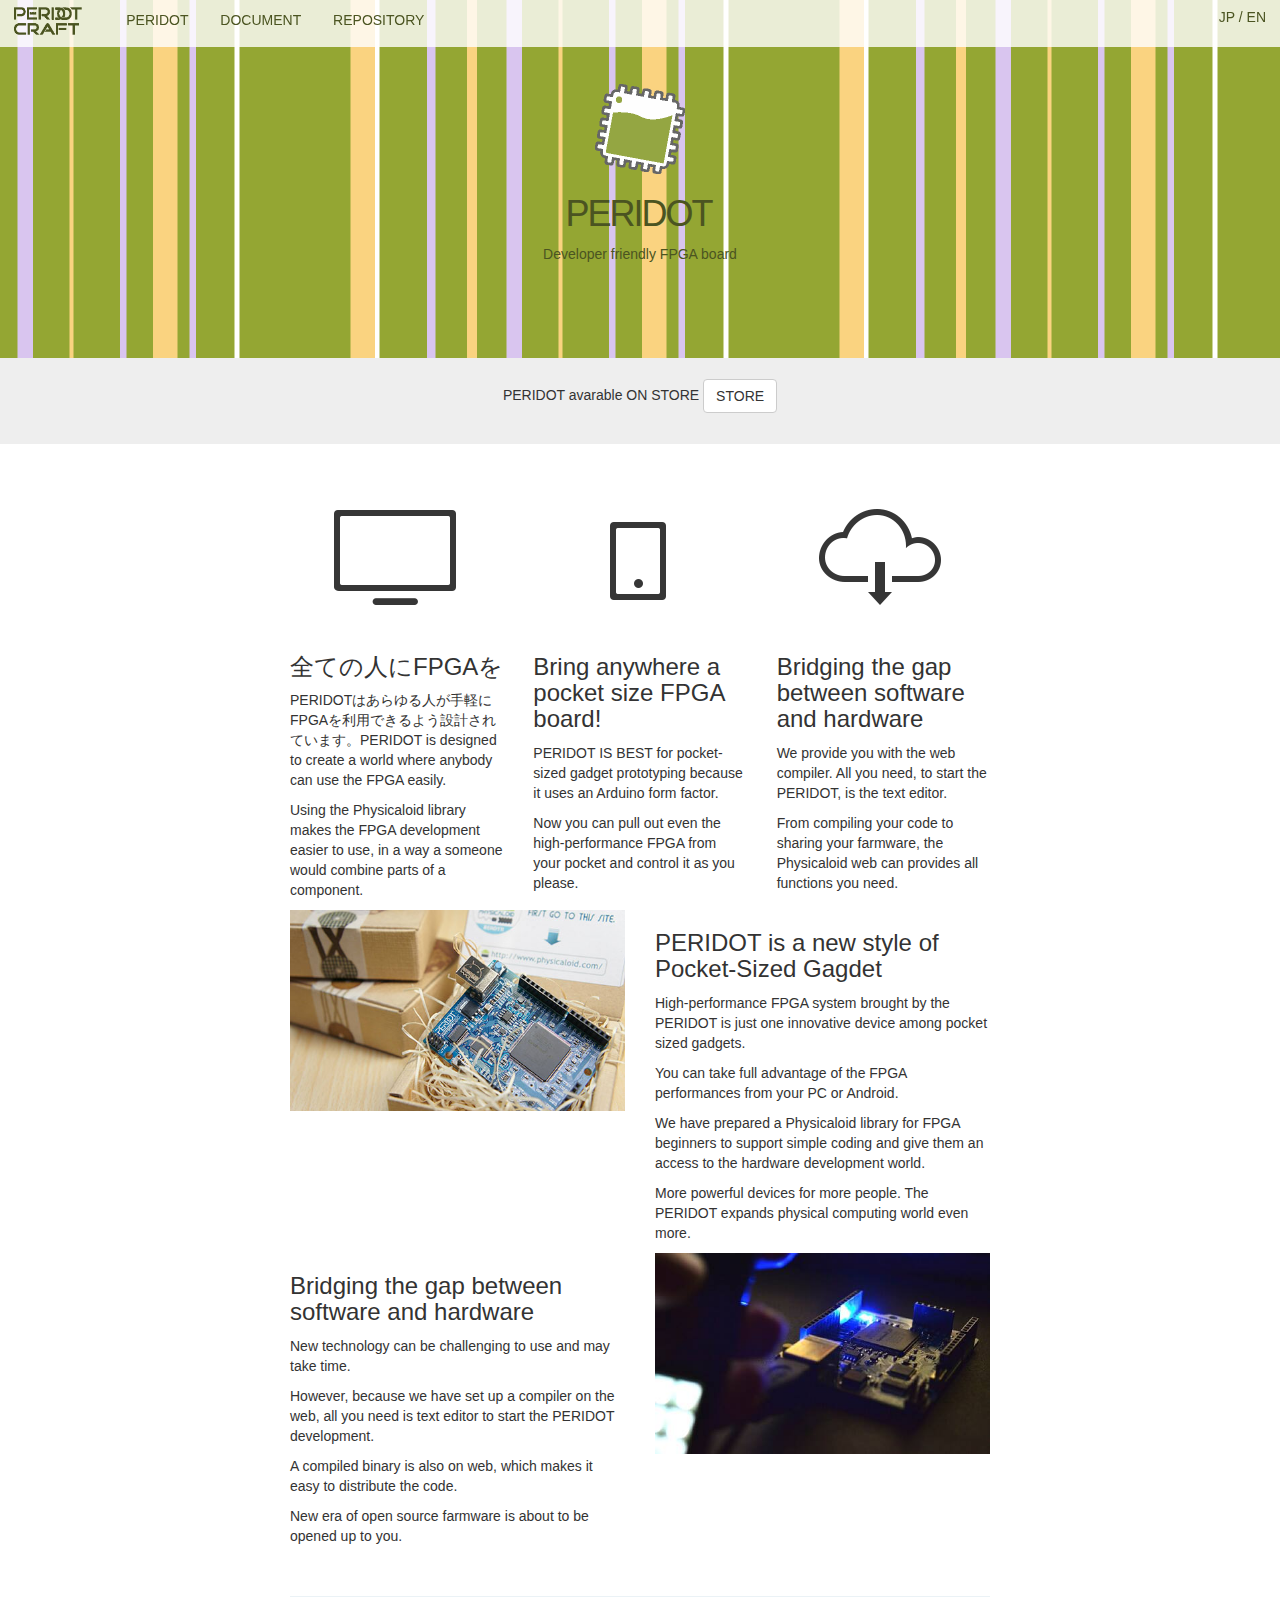
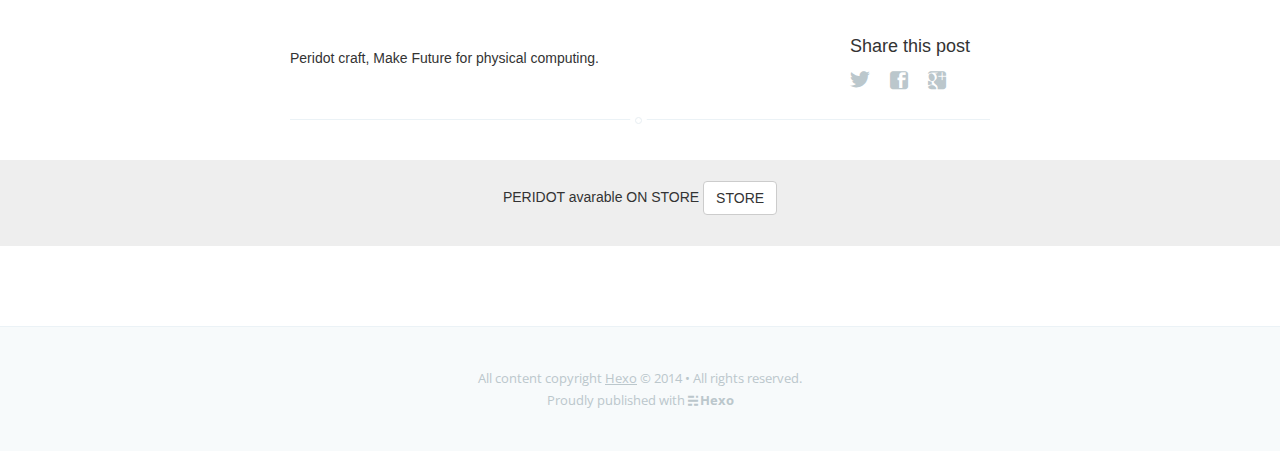
==== index.html @ af245cfc "Site updated: 2014-09-17 19:35:15" ====
<!DOCTYPE html>
<html>

<head>
  <meta http-equiv="Content-Type" content="text/html" charset="UTF-8" >
  <meta http-equiv="X-UA-Compatible" content="IE=edge,chrome=1"/>
  <title>Hexo</title>
  <meta name="description" content="" />
  <meta name="HandheldFriendly" content="True" />
  <meta name="MobileOptimized" content="320" />
  <meta name="viewport" content="width=device-width, initial-scale=1.0" />

  <link rel="stylesheet" type="text/css" href="/css/screen.css" />
  <link rel="stylesheet" type="text/css" href="//fonts.googleapis.com/css?family=Noto+Serif:400,700,400italic|Open+Sans:700,400" />

  <meta name="generator" content="Hexo">

  
  
  

    <link rel="stylesheet" href="/lib/bootstrap/css/bootstrap.min.css"/>
    <link rel="stylesheet" href="/assets/css/common.css"/>

    <script src="/lib/jquery/jquery.min.js"></script>
    <script src="/lib/bootstrap/js/bootstrap.min.js"></script>
    <script src="/lib/vue/vue.min.js"></script>
    <script src="/assets/js/common.js"></script>

  
</head>


<body class="home-template">

  <!--<header class="site-head"  style="background-image: url(//blog.ghost.org/content/images/2013/Nov/cover.png)" >-->
    <!--<div class="vertical">-->
        <!--<div class="site-head-content inner">-->
            <!-- <a class="blog-logo" href="/"><img src="//blog.ghost.org/content/images/2013/Nov/bloglogo_1-1.png" alt="Blog Logo"/></a> -->
            <!--<h1 class="blog-title">Hexo</h1>-->
            <!--<h2 class="blog-description"></h2>-->
        <!--</div>-->
    <!--</div>-->
<!--</header>-->

<header id="fixedHeader">
    <a class="mobileToggle" href="/">
        <img class="brand" src="/assets/img/logo.png" alt=""/>
    </a>
    <ul class="hidden-xs desktopMenu">
        <li><a href="/peridot/detail.html">PERIDOT</a></li>
        <li><a href="/peridot/">DOCUMENT</a></li>
        <li><a href="/peridot/repository.html">REPOSITORY</a></li>
    </ul>
    <p class="pull-right">
        <a href="">JP</a>
        /
        <a href="">EN</a>
    </p>
    <nav class="visible-xs mobileMenu">
        <div class="foldingArea">
            <ul class="mobileMenu">
                <li><a href="/">TOP</a></li>
                <li><a href="/peridot/detail.html">PERIDOT</a></li>
                <li><a href="/peridot/">DOCUMENT</a></li>
                <li><a href="/peridot/repository.html">REPOSITORY</a></li>
            </ul>
            <p><a class="mobileToggle">close</a></p>
        </div>
    </nav>
</header>


  <div id="heroUnit">
    <img src="/assets/img/module.png" alt=""/>
    <h1>PERIDOT</h1>
    <p>Developer friendly FPGA board</p>
</div>
<div id="gotoStore">
    <p>
        PERIDOT avarable ON STORE
        <a href="" class="btn btn-default">STORE</a>
    </p>
</div>

<main class="content" role="main">
    <article class="post">
        
        <section class="post-content">
            <div class="card row">
                <div class="col-sm-4">
                    <img src="/assets/img/peridot/icon-desktop.png" alt="">
                    <h3>全ての人にFPGAを</h3>
                    <p>
                        PERIDOTはあらゆる人が手軽にFPGAを利用できるよう設計されています。PERIDOT is designed to create a world where anybody can use the FPGA easily.
                    </p><p>Using the Physicaloid library makes the FPGA development easier to use, in a way a someone would combine parts of a component.</p>
                </div>
                <div class="col-sm-4">
                    <img src="/assets/img/peridot/icon-phone.png" alt="">
                    <h3>Bring anywhere a pocket size FPGA board!</h3>
                    <p>PERIDOT IS BEST for pocket-sized gadget prototyping because it uses an Arduino form factor.</p><p>Now you can pull out even the high-performance FPGA from your pocket and control it as you please.</p>
                </div>
                <div class="col-sm-4">
                    <img src="/assets/img/peridot/icon-cloud.png" alt="">
                    <h3>Bridging the gap between software and hardware</h3>
                    <p>We provide you with the web compiler. All you need, to start the PERIDOT, is the text editor.</p><p>From compiling your code to sharing your farmware, the Physicaloid web can provides all functions you need.</p>
                </div>
            </div>
            <div class="note row">
                <div class="col-sm-6 note-image">
                    <img src="/assets/img/peridot/peridot1.jpg" alt="">
                </div>
                <div class="col-sm-6">
                    <h3>PERIDOT is a new style of Pocket-Sized Gagdet</h3>
                    <p>High-performance FPGA system brought by the PERIDOT is just one innovative device among pocket sized gadgets.</p><p>You can take full advantage of the FPGA performances from your PC or Android.</p><p>We have prepared a Physicaloid library for FPGA beginners to support simple coding and give them an access to the hardware development world.</p><p>More powerful devices for more people. The PERIDOT expands physical computing world even more.</p>
                </div>

            </div>
            <div class="note row">
                <div class="col-sm-6 col-sm-push-6 note-image">
                    <img src="/assets/img/peridot/peridot2.jpg" alt="">
                </div>
                <div class="col-sm-6 col-sm-pull-6">
                    <h3>Bridging the gap between software and hardware</h3>
                    <p>New technology can be challenging to use and may take time.</p><p>However, because we have set up a compiler on the web, all you need is text editor to start the PERIDOT development.</p><p>A compiled binary is also on web, which makes it easy to distribute the code.</p><p>New era of open source farmware is about to be opened up to you.</p>
                </div>
            </div>

        </section>
        <footer class="post-footer">
            <section class="author">
    <!--<h4>John Doe</h4>-->
    <p>Peridot craft, Make Future for physical computing. </p>
</section>
            <section class="share">
    <h4>Share this post</h4>
    <a class="icon-twitter" href="http://twitter.com/share?url="
       onclick="window.open(this.href, 'twitter-share', 'width=550,height=235');return false;">
        <span class="hidden">Twitter</span>
    </a>
    <a class="icon-facebook" href="https://www.facebook.com/sharer/sharer.php?u="
       onclick="window.open(this.href, 'facebook-share','width=580,height=296');return false;">
        <span class="hidden">Facebook</span>
    </a>
    <a class="icon-google-plus" href="https://plus.google.com/share?url="
       onclick="window.open(this.href, 'google-plus-share', 'width=490,height=530');return false;">
        <span class="hidden">Google+</span>
    </a>
</section>
        </footer>
    </article>
</main>

<div id="gotoStore">
    <p>
        PERIDOT avarable ON STORE
        <a href="" class="btn btn-default">STORE</a>
    </p>
</div>






  
<footer class="site-footer">
  
  <div class="inner">
     <section class="copyright">All content copyright <a href="/">Hexo</a> &copy; 2014 &bull; All rights reserved.</section>
     <section class="poweredby">Proudly published with <a class="icon-ghost" href="http://zespia.tw/hexo/">Hexo</a></section>
  </div>
</footer>

  <script src="//ajax.googleapis.com/ajax/libs/jquery/2.0.3/jquery.min.js"></script>

<script type="text/javascript" src="/js/jquery.fitvids.js"></script>
<script type="text/javascript" src="/js/index.js"></script>






</body>
</html>
---- css/screen.css ----
/* ==========================================================================
   Table of Contents
   ========================================================================== */

/*

    0.  Includes
    1.  Icons
    2.  General
    3.  Utilities
    4.  General
    5.  Single Post
    6.  Third Party Elements
    7.  Pagination
    8.  Footer
    9.  Media Queries (Tablet)
    10. Media Queries (Mobile)

 */

/* ==========================================================================
   0. Includes - Ground zero
   ========================================================================== */

@import url(normalize.css);


/* ==========================================================================
   1. Icons - Sets up the icon font and respective classes
   ========================================================================== */

/* Import the font file with the icons in it */
@font-face {
    font-family: 'icons';
    src:url('../fonts/icons.eot');
    src:url('../fonts/icons.eot?#iefix') format('embedded-opentype'),
        url('../fonts/icons.woff') format('woff'),
        url('../fonts/icons.ttf') format('truetype'),
        url('../fonts/icons.svg#icons') format('svg');
    font-weight: normal;
    font-style: normal;
}

/* Apply these base styles to all icons */
.icon-ghost:before,
.icon-feed:before,
.icon-twitter:before,
.icon-google-plus:before,
.icon-facebook:before {
    font-family: 'icons';
    speak: none;
    font-style: normal;
    font-weight: normal;
    font-variant: normal;
    text-transform: none;
    line-height: 1;
    -webkit-font-smoothing: antialiased;
    text-decoration: none;
}

/* Each icon is created by inserting the corret character into the
   content of the :before pseudo element. Like a boss. */
.icon-ghost:before {
    content: "\e000";
}
.icon-feed:before {
    content: "\e001";
}
.icon-twitter:before {
    content: "\e002";
    font-size: 1.1em;
}
.icon-google-plus:before {
    content: "\e003";
}
.icon-facebook:before {
    content: "\e004";
}


/* ==========================================================================
   2. General - Setting up some base styles
   ========================================================================== */

html {
    height: 100%;
    max-height: 100%;
    font-size: 62.5%;
}

body {
    height: 100%;
    max-height: 100%;
    font-family: 'Noto Serif', serif;
    font-size: 2.0rem;
    line-height: 1.6em;
    color: #3A4145;
}

::-moz-selection {
    color: #222;
    background: #D6EDFF;
    text-shadow: none;
}

::selection {
    color: #222;
    background: #D6EDFF;
    text-shadow: none;
}

h1, h2, h3,
h4, h5, h6 {
    text-rendering: optimizeLegibility;
    line-height: 1;
    margin-top: 0;
    font-family: 'Open Sans', sans-serif;
}

h1 {
    font-size: 5rem;
    line-height: 1.2em;
    letter-spacing: -2px;
    text-indent: -3px;
}

h2 {
    font-size: 4rem;
    line-height: 1.2em;
    letter-spacing: -1px;
    text-indent: -2px;
}

h3 {
    font-size: 3.5rem;
}

h4 {
    font-size: 3rem;
}

h5 {
    font-size: 2.5rem;
}

h6 {
    font-size: 2rem;
}

a {
    color: #4a4a4a;
    transition: color ease 0.3s;
}

a:hover {
    color: #57A3E8;
}

h1 a, h2 a, h3 a,
h4 a, h5 a, h6 a {
    color: #50585D;
}


p, ul, ol, dl {
    margin: 1.6em 0;
}

ol ol, ul ul,
ul ol, ol ul {
    margin: 0.4em 0;
}

dl dt {
    float: left;
    width: 180px;
    overflow: hidden;
    clear: left;
    text-align: right;
    text-overflow: ellipsis;
    white-space: nowrap;
    font-weight: bold;
    margin-bottom: 1em
}

dl dd {
    margin-left: 200px;
    margin-bottom: 1em
}

hr {
    display: block;
    height: 1px;
    border: 0;
    border-top: 1px solid #efefef;
    margin: 3.2em 0;
    padding: 0;
}

blockquote {
    -moz-box-sizing: border-box;
    box-sizing: border-box;
    margin: 1.6em 0 1.6em -2.2em;
    padding: 0 0 0 1.6em;
    border-left: #4a4a4a 0.4em solid;
}

blockquote p {
    margin: 0.8em 0;
    font-style: italic;
}

blockquote small {
    display: inline-block;
    margin: 0.8em 0 0.8em 1.5em;
    font-size:0.9em;
    color: #ccc;
}

blockquote small:before { content: '\2014 \00A0'; }

blockquote cite {
    font-weight:bold;
}

blockquote cite a { font-weight: normal; }

mark {
    background-color: #ffc336;
}

code, tt {
    padding: 1px 3px;
    font-family: Inconsolata, monospace, sans-serif;
    font-size: 0.85em;
    white-space: pre-wrap;
    border: 1px solid #E3EDF3;
    background: #F7FAFB;
    border-radius: 2px;
}

pre {
    -moz-box-sizing: border-box;
    box-sizing: border-box;
    margin: 1.6em 0;
    border: 1px solid #E3EDF3;
    width: 100%;
    padding: 10px;
    font-family: Inconsolata, monospace, sans-serif;
    font-size: 0.9em;
    white-space: pre;
    overflow: auto;
    background: #F7FAFB;
    border-radius: 3px;
}

pre code, tt {
    font-size: inherit;
    white-space: -moz-pre-wrap;
    white-space: pre-wrap;
    background: transparent;
    border: none;
    padding: 0;
}

kbd {
    display: inline-block;
    margin-bottom: 0.4em;
    padding: 1px 8px;
    border: #ccc 1px solid;
    color: #666;
    text-shadow: #fff 0 1px 0;
    font-size: 0.9em;
    font-weight: bold;
    background: #f4f4f4;
    border-radius: 4px;
    box-shadow:
        0 1px 0 rgba(0, 0, 0, 0.2),
        0 1px 0 0 #fff inset;
}

table {
    -moz-box-sizing: border-box;
    box-sizing: border-box;
    margin: 1.6em 0;
    width:100%;
    max-width: 100%;
    background-color: transparent;
}

table th,
table td {
    padding: 8px;
    line-height: 20px;
    text-align: left;
    vertical-align: top;
    border-top: 1px solid #efefef;
}

table th { color: #000; }

table caption + thead tr:first-child th,
table caption + thead tr:first-child td,
table colgroup + thead tr:first-child th,
table colgroup + thead tr:first-child td,
table thead:first-child tr:first-child th,
table thead:first-child tr:first-child td {
    border-top: 0;
}

table tbody + tbody { border-top: 2px solid #efefef; }

table table table { background-color: #fff; }

table tbody > tr:nth-child(odd) > td,
table tbody > tr:nth-child(odd) > th {
    background-color: #f6f6f6;
}

table.plain tbody > tr:nth-child(odd) > td,
table.plain tbody > tr:nth-child(odd) > th {
   background: transparent;
}

iframe, .fluid-width-video-wrapper {
    display: block;
    margin: 1.6em 0;
}

/* When a video is inside the fitvids wrapper, drop the
margin on the iframe, cause it breaks stuff. */
.fluid-width-video-wrapper iframe {
    margin: 0;
}


/* ==========================================================================
   3. Utilities - These things get used a lot
   ========================================================================== */

/* Hides shit */
.hidden {
    text-indent: -9999px;
    visibility: hidden;
    display: none;
}

/* Creates a responsive wrapper that makes our content scale nicely */
.inner {
    position: relative;
    width: 80%;
    max-width: 700px;
    margin: 0 auto;
}

/* Centres vertically yo. (IE8+) */
.vertical {
    display: table-cell;
    vertical-align: middle;
}


/* ==========================================================================
   4. General - The main styles for the the theme
   ========================================================================== */

/* Big cover image on the home page */
.site-head {
    position: relative;
    display: table;
    width: 100%;
    height: 60%;
    margin-bottom: 5rem;
    text-align: center;
    color: #fff;
    background: #303538 no-repeat center center;
    background-size: cover;
}

.blog-logo {
    text-decoration: none;
}

/* Yo-logo. Yolo-go. Upload one in ghost/settings/ */
.blog-logo img {
    display: block;
    max-height: 100px;
    width: auto;
    margin: 0 auto;
    line-height: 0;
}

/* The details of your blog. Defined in ghost/settings/ */
.blog-title {
    margin: 10px 0 10px 0;
    font-size: 5rem;
    letter-spacing: -1px;
    font-weight: bold;
    font-family: 'Open Sans', sans-serif;
    text-shadow: 0 1px 6px rgba(0,0,0,0.1);
}

.blog-description {
    margin: 0;
    font-size: 1.8rem;
    line-height: 1.5em;
    font-weight: 300;
    font-family: 'Noto Serif', serif;
    letter-spacing: 0;
    text-shadow: 0 1px 3px rgba(0,0,0,0.15);
}

/* Every post, on every page, gets this style on its <article> tag */
.post {
    position: relative;
    width:80%;
    max-width: 700px;
    margin: 4rem auto;
    padding-bottom: 4rem;
    border-bottom: #EBF2F6 1px solid;
    word-break: break-word;
    hyphens: auto;
}

/* Add a little circle in the middle of the border-bottom on our .post
   just for the lolz and stylepoints. */
.post:after {
    display: block;
    content: "";
    width: 7px;
    height: 7px;
    border: #E7EEF2 1px solid;
    position: absolute;
    bottom: -5px;
    left: 50%;
    margin-left: -5px;
    background: #fff;
    -webkit-border-radius: 100%;
    -moz-border-radius: 100%;
    border-radius: 100%;
    box-shadow: #fff 0 0 0 5px;
}

.post-title {
    margin:0;
}

.post-title a {
    text-decoration: none;
}

.post-excerpt p {
    margin: 1.6rem 0 0 0;
    font-size: 0.9em;
    line-height: 1.6em;
}

.post-meta {
    display: inline-block;
    margin: 0 0 5px 0;
    font-family: 'Open Sans', sans-serif;
    font-size: 1.5rem;
    color: #9EABB3;
}

.post-meta a {
    color: #9EABB3;
    text-decoration: none;
}

.post-meta a:hover {
    text-decoration: underline;
}

.user-meta {
    position: relative;
    padding: 0.3rem 40px 0 100px;
    min-height: 77px;
}

.user-image {
    position: absolute;
    top: 0;
    left: 0;
}

.user-name {
    display: block;
    font-weight: bold;
}

.user-bio {
    display: block;
    max-width: 440px;
    font-size: 1.4rem;
    line-height: 1.5em;
}

.publish-meta {
    position: absolute;
    top: 0;
    right: 0;
    padding: 4.3rem 0 4rem 0;
    text-align: right;
}

.publish-heading {
    display: block;
    font-weight: bold;
}

.publish-date {
    display: block;
    font-size: 1.4rem;
    line-height: 1.5em;
}

.comments-area {
    width: 80%;
    max-width: 700px;
    margin: 4rem auto;
}

#comment h1 a {
    text-decoration: none;
}

/* ==========================================================================
   5. Single Post - When you click on an individual post
   ========================================================================== */

/* Insert some mad padding up in the header for better spacing */
.post-template .post-header {
    padding: 60px 0;
    text-align: center;
}

.post-template .site-head {
    color: #303538;
    border-bottom: #ebf2f6 1px solid;
    background: none !important;
}

.post-template .site-head:after {
    position: absolute;
    bottom: -5px;
    left: 50%;
    display: block;
    width: 7px;
    height: 7px;
    margin-left: -5px;
    content: '';
    border: #e7eef2 1px solid;
    -webkit-border-radius: 100%;
    -moz-border-radius: 100%;
    border-radius: 100%;
    background: #fff;
    box-shadow: #fff 0 0 0 5px;
}

/* Keep large images within the bounds of the post-width */
.post-content img {
    display: block;
    max-width: 100%;
    margin: 0 auto;
    height: auto;
}

/* The author credit area after the post */
.post-footer {
    position: relative;
    margin: 4rem 0 0 0;
    padding: 4rem 0 0 0;
    border-top: #EBF2F6 1px solid;
}

.post-footer h4 {
    font-size: 1.8rem;
    margin: 0;
}

.post-footer p {
    margin: 1rem 0;
    font-size: 1.4rem;
    line-height: 1.6em;
}

/* Create some space to the right for the share links */
.post-footer .author {
    margin-right: 180px;
}

/* Drop the share links in the space to the right.
   Doing it like this means it's easier for the author bio
   to be flexible at smaller screen sizes while the share
   links remain at a fixed width the whole time */
.post-footer .share {
    position: absolute;
    top: 4rem;
    right: 0;
    width: 140px;
}

.post-footer .share a {
    font-size: 1.8rem;
    display: inline-block;
    margin: 1.4rem 1.6rem 1.6rem 0;
    color: #BBC7CC;
    text-decoration: none;
}

.post-footer .share a:hover {
    color: #50585D;
}


/* ==========================================================================
   6. Third Party Elements - Embeds from other services
   ========================================================================== */

/* Hexo: Youtube, other video container */

.video-container {
  position: relative;
  padding-top: 56.25%;
  height: 0;
  overflow: hidden;
}
.video-container iframe,
.video-container object,
.video-container embed {
  position: absolute;
  top: 0;
  left: 0;
  width: 100%;
  height: 100%;
  margin-top: 0;
}

/* Hexo: Syntax Highlighter */

figure.highlight {
    background:#fff;
    border-radius:0.3em;
    border:1px solid #e1e1e1;
    line-height:1.45em;
    font-size:.9em;
    margin-bottom:2.1em;
    color:#222;
    overflow:auto;
    white-space:pre;
    word-wrap:normal;
}
figure.highlight figcaption {
    padding: 7px 10px;
    font-size: .8em;
}
figure.highlight table {
    margin: 0;
}
figure.highlight table > tbody > tr > td {
    padding: 0;
    background: #fff !important;
}
figure.highlight table > tbody > tr > td.gutter {
    max-width: 40px;
    text-align: right;
}
figure.highlight pre {
    border: none;
    margin: 0;
}

/* Theme: Solarized - Github
 * More theme here: http://softwaremaniacs.org/media/soft/highlight/test.html
 */
pre .comment,
pre .template_comment,
.diff pre .header,
pre .javadoc {
  color: #998;
  font-style: italic
}

pre .keyword,
.css .rule pre .keyword,
pre .winutils,
.javascript pre .title,
.nginx pre .title,
pre .subst,
pre .request,
pre .status {
  color: #333;
  font-weight: bold
}

pre .number,
pre .hexcolor,
.ruby pre .constant {
  color: #099;
}

pre .string,
pre .tag pre .value,
pre .phpdoc,
.tex pre .formula {
  color: #d14
}

pre .title,
pre .id,
.coffeescript pre .params,
.scss pre .preprocessor {
  color: #900;
  font-weight: bold
}

.javascript pre .title,
.lisp pre .title,
.clojure pre .title,
pre .subst {
  font-weight: normal
}

pre .class pre .title,
.haskell pre .type,
.vhdl pre .literal,
.tex pre .command {
  color: #458;
  font-weight: bold
}

pre .tag,
pre .tag pre .title,
pre .rules pre .property,
.django pre .tag pre .keyword {
  color: #000080;
  font-weight: normal
}

pre .attribute,
pre .variable,
.lisp pre .body {
  color: #008080
}

pre .regexp {
  color: #009926
}

pre .symbol,
.ruby pre .symbol pre .string,
.lisp pre .keyword,
.tex pre .special,
pre .prompt {
  color: #990073
}

pre .built_in,
.lisp pre .title,
.clojure pre .built_in {
  color: #0086b3
}

pre .preprocessor,
pre .pragma,
pre .pi,
pre .doctype,
pre .shebang,
pre .cdata {
  color: #999;
  font-weight: bold
}

pre .deletion {
  background: #fdd
}

pre .addition {
  background: #dfd
}

.diff pre .change {
  background: #0086b3
}

pre .chunk {
  color: #aaa
}


/* Github */

.gist table {
    margin: 0;
    font-size: 1.4rem;
}

.gist .line-number {
    min-width: 25px;
    font-size: 1.1rem;
}


/* ==========================================================================
   7. Pagination - Tools to let you flick between pages
   ========================================================================== */

/* The main wrapper for our pagination links */
.pagination {
    position: relative;
    width: 80%;
    max-width: 700px;
    margin: 4rem auto;
    font-family: 'Open Sans', sans-serif;
    font-size: 1.3rem;
    color: #9EABB3;
    text-align: center;
}

.pagination a {
    color: #9EABB3;
}

/* Push the previous/next links out to the left/right */
.older-posts,
.newer-posts {
    position: absolute;
    display: inline-block;
    padding: 0 15px;
    border: #EBF2F6 2px solid;
    text-decoration: none;
    border-radius: 30px;
    transition: border ease 0.3s;
}

.older-posts {
    right: 0;
}

.page-number {
    display: inline-block;
    padding: 2px 0;
}

.newer-posts {
    left: 0;
}

.older-posts:hover,
.newer-posts:hover {
    border-color: #9EABB3;
}


/* ==========================================================================
   8. Footer - The bottom of every page
   ========================================================================== */

.site-footer {
    position: relative;
    margin: 8rem 0 0 0;
    padding: 4rem 0;
    border-top: #EBF2F6 1px solid;
    font-family: 'Open Sans', sans-serif;
    font-size: 1.3rem;
    line-height: 1.7em;
    color: #BBC7CC;
    text-align: center;
    background: #F7FAFB;
}

.site-footer a {
    color: #BBC7CC;
    text-decoration: underline;
}

.site-footer a:hover {
    color: #50585D;
}

.poweredby .icon-ghost {
    font-weight: 700;
    text-decoration: none;
}

.poweredby .icon-ghost:hover {
    text-decoration: none;
}

.poweredby .icon-ghost:before {
    font-size: 1rem;
    margin-right: 0.2em;
}

/* The subscribe icon on the footer */
.subscribe {
    width: 28px;
    height: 28px;
    position: absolute;
    top: -14px;
    left: 50%;
    margin-left: -15px;
    border: #EBF2F6 1px solid;
    text-align: center;
    line-height: 2.4rem;
    border-radius: 50px;
    background: #fff;
    transition: box-shadow 0.5s;
}

/* The RSS icon, inserted via icon font */
.subscribe:before {
    color: #D2DEE3;
    font-size: 10px;
    position: absolute;
    top: 9px;
    left: 9px;
    font-weight: bold;
    transition: color 0.5s ease;
}

/* Add a box shadow to on hover */
.subscribe:hover {
    box-shadow: rgba(0,0,0,0.05) 0 0 0 3px;
    transition: box-shadow 0.25s;
}

.subscribe:hover:before {
    color: #50585D;
}

/* CSS tooltip saying "Subscribe!" - initially hidden */
.tooltip {
    opacity:0;
    display: inline-block;
    padding: 4px 8px 5px 8px;
    position:absolute;
    top: -23px;
    left: -21px;
    color: rgba(255,255,255,0.9);
    font-size: 1.1rem;
    line-height: 1em;
    text-align: center;
    background: #50585D;
    border-radius:20px;
    box-shadow: 0 1px 4px rgba(0,0,0,0.1);
    transition: opacity 0.3s ease, top 0.3s ease;
}

/* The little chiclet arrow under the tooltip, pointing down */
.tooltip:after {
    content:"";
    border-width:5px 5px 0 5px;
    border-style:solid;
    border-color: #50585D transparent;
    display:block;
    position:absolute;
    bottom:-4px;
    left:50%;
    margin-left:-5px;
    z-index: 220;
    width:0;
}

/* On hover, show the tooltip! */
.subscribe:hover .tooltip {
    opacity: 1;
    top: -33px;
}


/* ==========================================================================
   9. Media Queries - Smaller than 900px
   ========================================================================== */

@media only screen and (max-width: 900px) {

    blockquote {
        margin-left: 0;
    }

    .site-head {
        -webkit-box-sizing: border-box;
        -moz-box-sizing: border-box;
        box-sizing: border-box;
        height: auto;
        min-height: 240px;
        padding: 15% 0;
    }

    .blog-title {
        font-size: 4rem;
        letter-spacing: -1px;
    }

    .blog-description {
        font-size: 1.7rem;
        line-height: 1.5em;
    }

    .post {
        font-size: 0.9em;
        line-height: 1.6em;
    }

    .post-template .post {
        padding-bottom: 1rem;
    }

    .post-template .post-header {
        padding: 40px 0;
    }

    h1 {
        font-size: 4.8rem;
        text-indent: -2px;
    }

    h2 {
        font-size: 3.8rem;
    }

    h3 {
        font-size: 3.3rem;
    }

    h4 {
        font-size: 2.8rem;
    }

}

/* ==========================================================================
   10. Media Queries - Smaller than 500px
   ========================================================================== */


@media only screen and (max-width: 500px) {

    .blog-logo img {
        max-height: 80px;
    }

    .inner,
    .pagination {
        width: auto;
        margin-left: 16px;
        margin-right: 16px;
    }

    .post {
        width:auto;
        margin-left: 16px;
        margin-right: 16px;
        font-size: 0.8em;
        line-height: 1.6em;
    }

    .site-head {
        padding: 10% 0;
    }

    .blog-title {
        font-size: 3rem;
    }

    .blog-description {
        font-size: 1.5rem;
    }


    h1, h2 {
        font-size: 3rem;
        line-height: 1.1em;
        letter-spacing: -1px;
    }

    h3 {
        font-size: 2.8rem;
    }

    h4 {
        font-size: 2.3rem;
    }

    .post-template .post-header {
        padding: 30px 0;
    }

    .post-meta {
        font-size: 1.3rem;
    }

    .post-footer {
        padding: 4rem 0;
        text-align: center;
    }

    .post-footer .author {
        margin: 0 0 2rem 0;
        padding: 0 0 1.6rem 0;
        border-bottom: #EBF2F6 1px dashed;
    }

    .post-footer .share {
        position: static;
        width: auto;
    }

    .post-footer .share a {
        margin: 1.4rem 0.8rem 0 0.8rem;
    }

    .older-posts,
    .newer-posts {
        position: static;
        margin: 10px 0;
    }

    .page-number {
        display: block;
    }

    .site-footer {
        margin-top: 6rem;
        font-size: 1.1rem;
    }

}

/* ==========================================================================
   End of file. Media queries should be the last thing here. Do not add stuff
   below this point, or it will probably fuck everything up.
   ========================================================================== */
---- assets/css/common.css ----
/* line 4, ../_scss/common.scss */
#fixedHeader {
  display: block;
  width: 100%;
  position: fixed;
  top: 0;
  color: #4b5421;
  padding: .5em 1em;
  background: rgba(255, 255, 255, 0.8);
  z-index: 1000;
}
/* line 12, ../_scss/common.scss */
#fixedHeader a {
  color: #4b5421;
}
/* line 15, ../_scss/common.scss */
#fixedHeader .brand {
  height: 2em;
}
/* line 20, ../_scss/common.scss */
#fixedHeader ul.desktopMenu {
  display: inline-block;
}
/* line 22, ../_scss/common.scss */
#fixedHeader ul.desktopMenu li {
  display: inline-block;
  padding-right: 2em;
}
/* line 27, ../_scss/common.scss */
#fixedHeader .mobileMenu {
  margin-top: 1em;
}
/* line 29, ../_scss/common.scss */
#fixedHeader .mobileMenu .foldingArea {
  display: none;
}
/* line 31, ../_scss/common.scss */
#fixedHeader .mobileMenu .foldingArea ul {
  list-style: none;
  padding: 0;
}
/* line 34, ../_scss/common.scss */
#fixedHeader .mobileMenu .foldingArea ul li {
  padding: .5em;
  border-bottom: 1px solid #93a541;
}
/* line 39, ../_scss/common.scss */
#fixedHeader .mobileMenu .foldingArea p {
  text-align: center;
}
/* line 43, ../_scss/common.scss */
#fixedHeader .mobileMenu .foldingArea.active {
  display: block;
}

/* line 51, ../_scss/common.scss */
#heroUnit {
  background-image: url("/assets/img/background.png");
  color: #4b5421;
  padding: 6em;
}
/* line 55, ../_scss/common.scss */
#heroUnit img {
  display: block;
  margin-left: auto;
  margin-right: auto;
}
/* line 60, ../_scss/common.scss */
#heroUnit h1 {
  text-align: center;
}
/* line 63, ../_scss/common.scss */
#heroUnit p {
  text-align: center;
}

/* line 68, ../_scss/common.scss */
#gotoStore {
  background: #eee;
  padding: 1.5em;
}
/* line 71, ../_scss/common.scss */
#gotoStore p {
  text-align: center;
}

/* line 76, ../_scss/common.scss */
.post-template {
  margin-top: 6em;
}
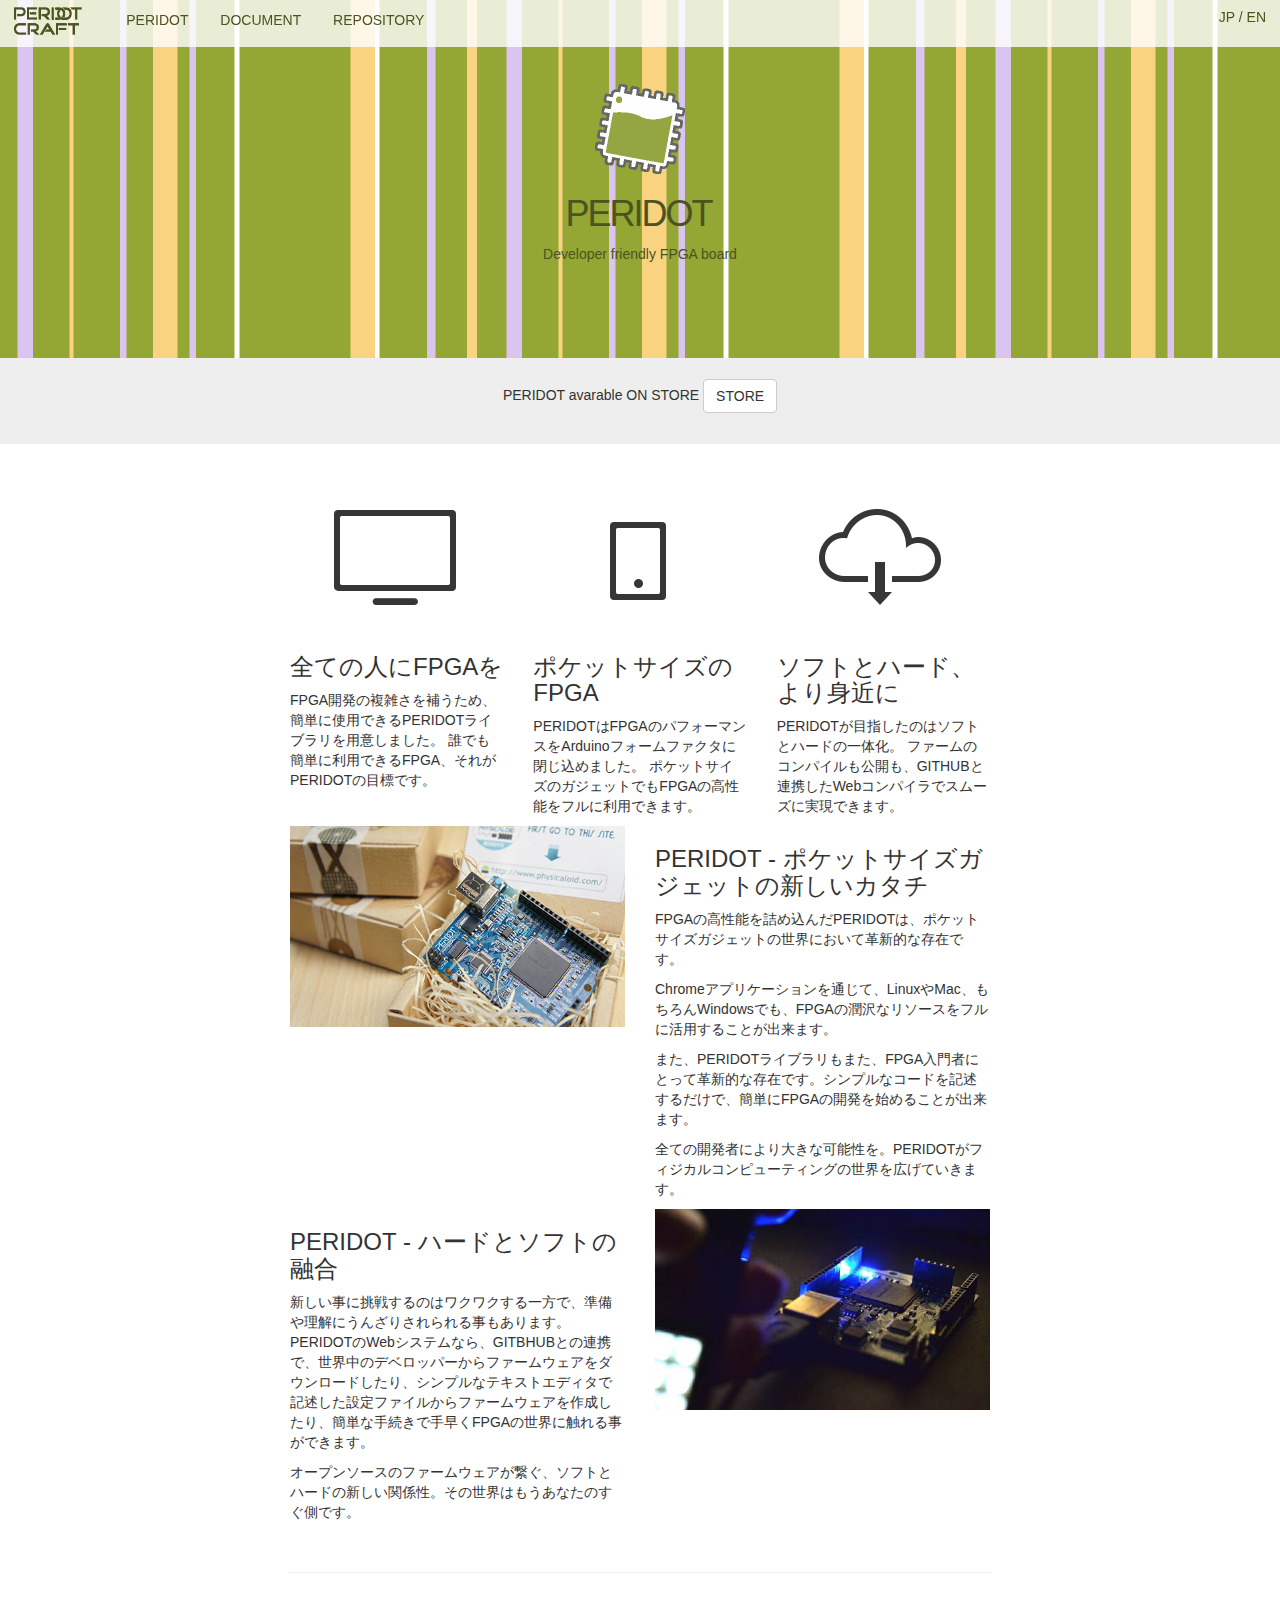
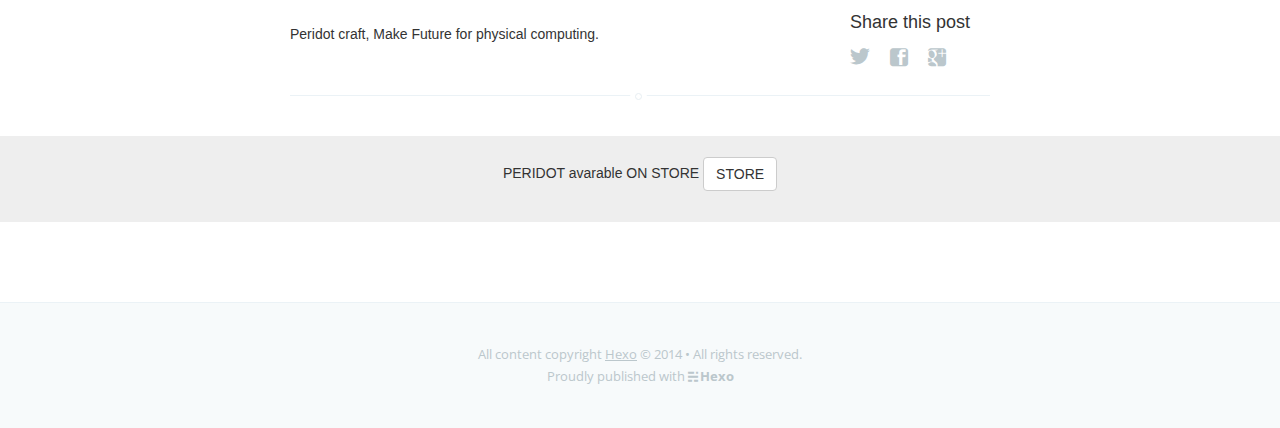
==== commit fddb8443: "Site updated: 2014-09-17 19:51:03" ====
--- a/index.html
+++ b/index.html
@@ -92,18 +92,25 @@
                     <img src="/assets/img/peridot/icon-desktop.png" alt="">
                     <h3>全ての人にFPGAを</h3>
                     <p>
-                        PERIDOTはあらゆる人が手軽にFPGAを利用できるよう設計されています。PERIDOT is designed to create a world where anybody can use the FPGA easily.
-                    </p><p>Using the Physicaloid library makes the FPGA development easier to use, in a way a someone would combine parts of a component.</p>
+                        FPGA開発の複雑さを補うため、簡単に使用できるPERIDOTライブラリを用意しました。
+						誰でも簡単に利用できるFPGA、それがPERIDOTの目標です。
+					</p>
                 </div>
                 <div class="col-sm-4">
                     <img src="/assets/img/peridot/icon-phone.png" alt="">
-                    <h3>Bring anywhere a pocket size FPGA board!</h3>
-                    <p>PERIDOT IS BEST for pocket-sized gadget prototyping because it uses an Arduino form factor.</p><p>Now you can pull out even the high-performance FPGA from your pocket and control it as you please.</p>
+                    <h3>ポケットサイズのFPGA</h3>
+					<p>
+						PERIDOTはFPGAのパフォーマンスをArduinoフォームファクタに閉じ込めました。
+						ポケットサイズのガジェットでもFPGAの高性能をフルに利用できます。
+					</p>
                 </div>
                 <div class="col-sm-4">
                     <img src="/assets/img/peridot/icon-cloud.png" alt="">
-                    <h3>Bridging the gap between software and hardware</h3>
-                    <p>We provide you with the web compiler. All you need, to start the PERIDOT, is the text editor.</p><p>From compiling your code to sharing your farmware, the Physicaloid web can provides all functions you need.</p>
+                    <h3>ソフトとハード、より身近に</h3>
+					<p>
+						PERIDOTが目指したのはソフトとハードの一体化。
+						ファームのコンパイルも公開も、GITHUBと連携したWebコンパイラでスムーズに実現できます。
+					</p>
                 </div>
             </div>
             <div class="note row">
@@ -111,8 +118,18 @@
                     <img src="/assets/img/peridot/peridot1.jpg" alt="">
                 </div>
                 <div class="col-sm-6">
-                    <h3>PERIDOT is a new style of Pocket-Sized Gagdet</h3>
-                    <p>High-performance FPGA system brought by the PERIDOT is just one innovative device among pocket sized gadgets.</p><p>You can take full advantage of the FPGA performances from your PC or Android.</p><p>We have prepared a Physicaloid library for FPGA beginners to support simple coding and give them an access to the hardware development world.</p><p>More powerful devices for more people. The PERIDOT expands physical computing world even more.</p>
+                    <h3>PERIDOT - ポケットサイズガジェットの新しいカタチ</h3>
+					<p>
+						FPGAの高性能を詰め込んだPERIDOTは、ポケットサイズガジェットの世界において革新的な存在です。                   </p>
+					<p>
+						Chromeアプリケーションを通じて、LinuxやMac、もちろんWindowsでも、FPGAの潤沢なリソースをフルに活用することが出来ます。
+					</p>
+					<p>
+						また、PERIDOTライブラリもまた、FPGA入門者にとって革新的な存在です。シンプルなコードを記述するだけで、簡単にFPGAの開発を始めることが出来ます。
+					</p>
+					<p>
+						全ての開発者により大きな可能性を。PERIDOTがフィジカルコンピューティングの世界を広げていきます。
+					</p>
                 </div>
 
             </div>
@@ -121,8 +138,14 @@
                     <img src="/assets/img/peridot/peridot2.jpg" alt="">
                 </div>
                 <div class="col-sm-6 col-sm-pull-6">
-                    <h3>Bridging the gap between software and hardware</h3>
-                    <p>New technology can be challenging to use and may take time.</p><p>However, because we have set up a compiler on the web, all you need is text editor to start the PERIDOT development.</p><p>A compiled binary is also on web, which makes it easy to distribute the code.</p><p>New era of open source farmware is about to be opened up to you.</p>
+                    <h3>PERIDOT - ハードとソフトの融合</h3>
+					<p>
+						新しい事に挑戦するのはワクワクする一方で、準備や理解にうんざりされられる事もあります。
+						PERIDOTのWebシステムなら、GITBHUBとの連携で、世界中のデベロッパーからファームウェアをダウンロードしたり、シンプルなテキストエディタで記述した設定ファイルからファームウェアを作成したり、簡単な手続きで手早くFPGAの世界に触れる事ができます。
+					</p>
+					<p>
+						オープンソースのファームウェアが繋ぐ、ソフトとハードの新しい関係性。その世界はもうあなたのすぐ側です。
+					</p>
                 </div>
             </div>
 
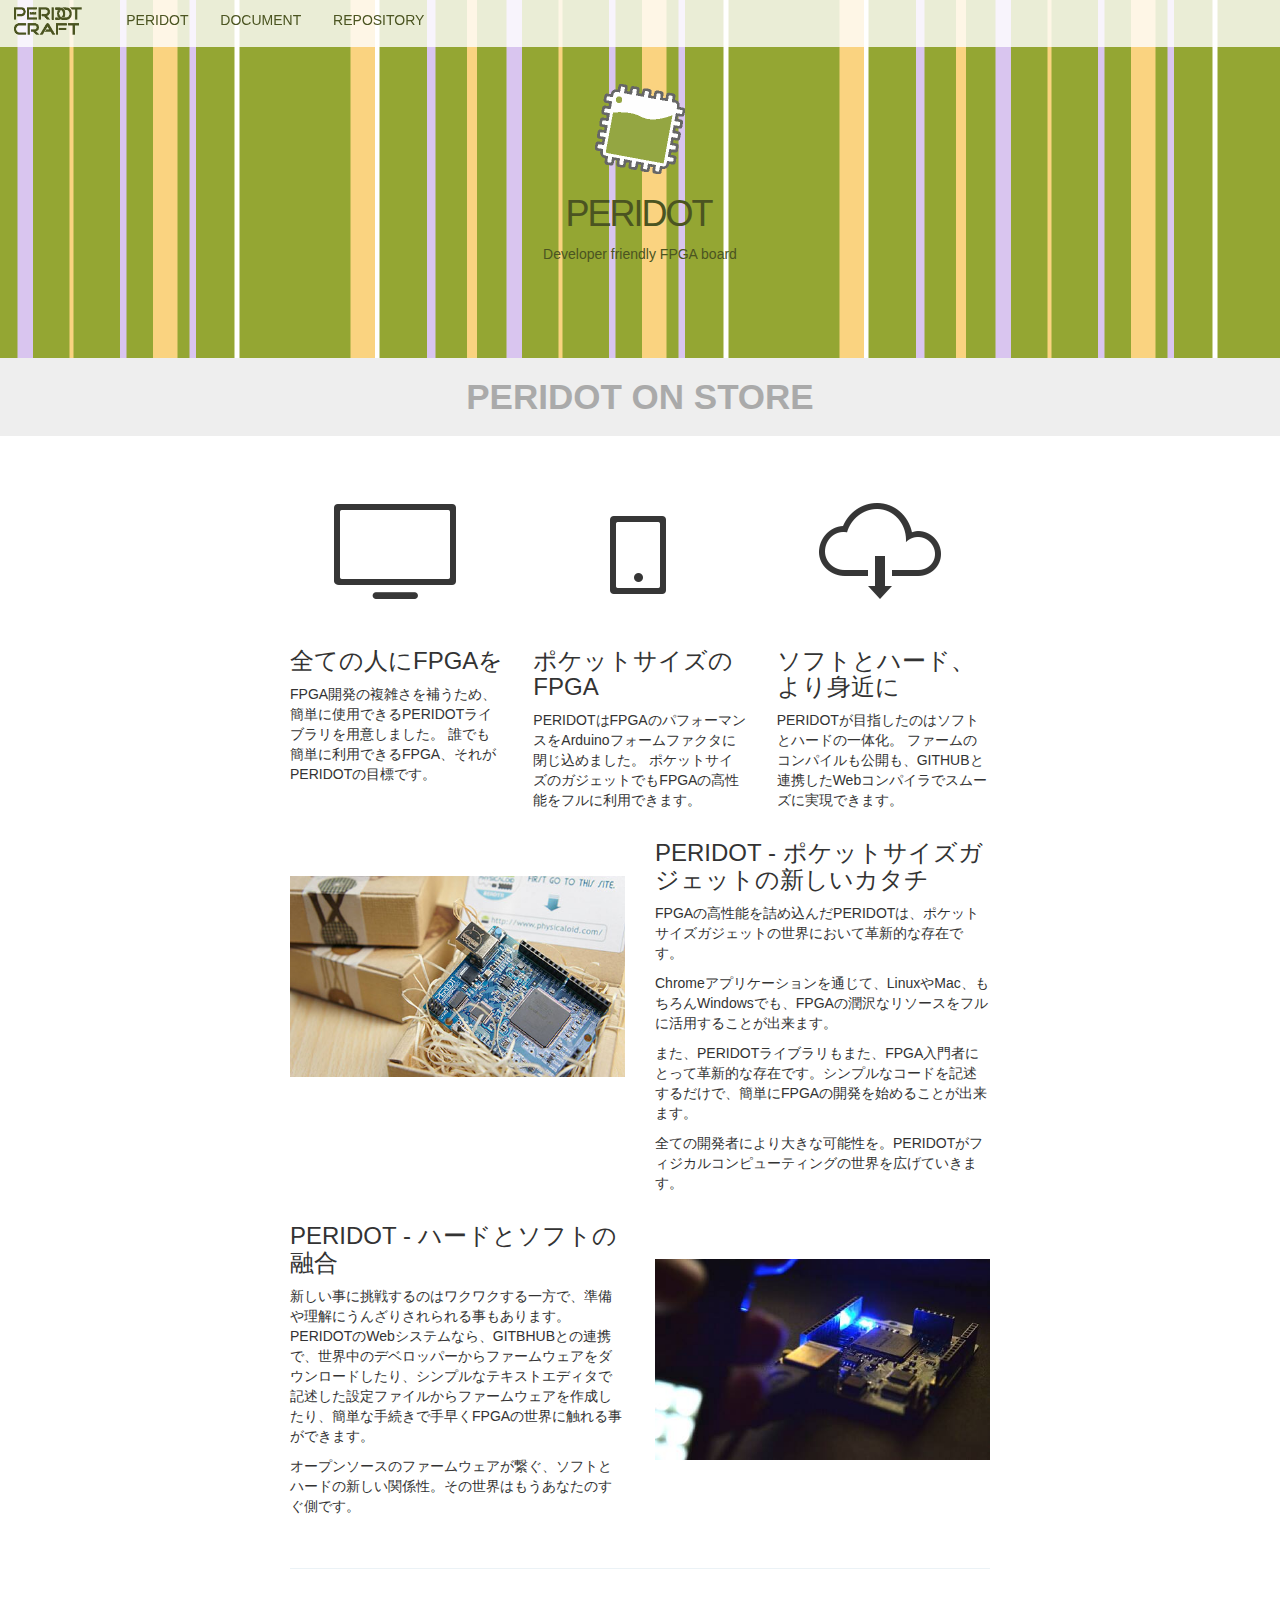
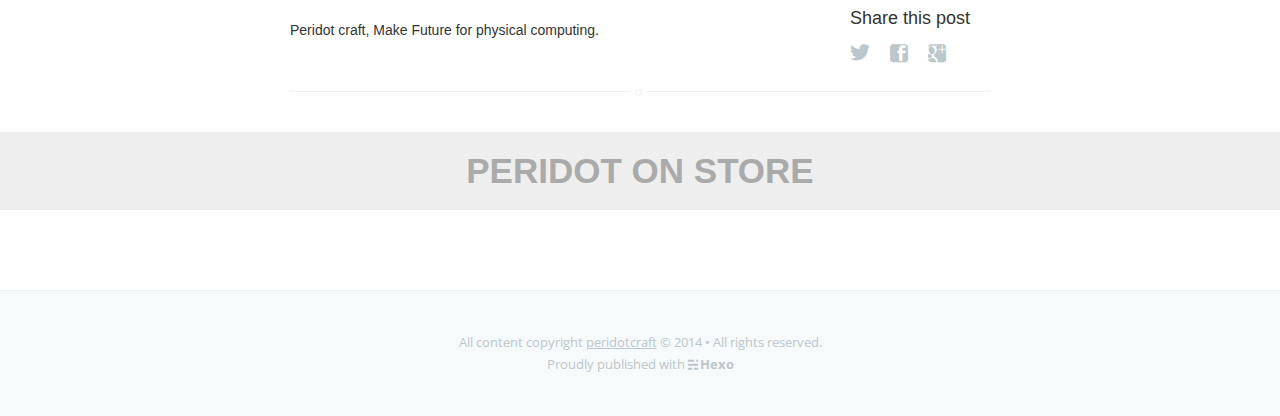
==== commit 0633b965: "Site updated: 2014-10-15 19:39:31" ====
--- a/index.html
+++ b/index.html
@@ -4,7 +4,7 @@
 <head>
   <meta http-equiv="Content-Type" content="text/html" charset="UTF-8" >
   <meta http-equiv="X-UA-Compatible" content="IE=edge,chrome=1"/>
-  <title>Hexo</title>
+  <title>peridotcraft</title>
   <meta name="description" content="" />
   <meta name="HandheldFriendly" content="True" />
   <meta name="MobileOptimized" content="320" />
@@ -13,7 +13,7 @@
   <link rel="stylesheet" type="text/css" href="/css/screen.css" />
   <link rel="stylesheet" type="text/css" href="//fonts.googleapis.com/css?family=Noto+Serif:400,700,400italic|Open+Sans:700,400" />
 
-  <meta name="generator" content="Hexo">
+  <meta name="generator" content="peridotcraft">
 
   
   
@@ -37,7 +37,7 @@
     <!--<div class="vertical">-->
         <!--<div class="site-head-content inner">-->
             <!-- <a class="blog-logo" href="/"><img src="//blog.ghost.org/content/images/2013/Nov/bloglogo_1-1.png" alt="Blog Logo"/></a> -->
-            <!--<h1 class="blog-title">Hexo</h1>-->
+            <!--<h1 class="blog-title">peridotcraft</h1>-->
             <!--<h2 class="blog-description"></h2>-->
         <!--</div>-->
     <!--</div>-->
@@ -52,11 +52,11 @@
         <li><a href="/peridot/">DOCUMENT</a></li>
         <li><a href="/peridot/repository.html">REPOSITORY</a></li>
     </ul>
-    <p class="pull-right">
-        <a href="">JP</a>
-        /
-        <a href="">EN</a>
-    </p>
+    <!--<p class="pull-right">-->
+        <!--<a href="">JP</a>-->
+        <!--/-->
+        <!--<a href="">EN</a>-->
+    <!--</p>-->
     <nav class="visible-xs mobileMenu">
         <div class="foldingArea">
             <ul class="mobileMenu">
@@ -76,11 +76,9 @@
     <h1>PERIDOT</h1>
     <p>Developer friendly FPGA board</p>
 </div>
-<div id="gotoStore">
-    <p>
-        PERIDOT avarable ON STORE
-        <a href="" class="btn btn-default">STORE</a>
-    </p>
+
+<div class="gotoStore">
+    <p><a href="">PERIDOT ON STORE</a></p>
 </div>
 
 <main class="content" role="main">
@@ -174,23 +172,19 @@
     </article>
 </main>
 
-<div id="gotoStore">
-    <p>
-        PERIDOT avarable ON STORE
-        <a href="" class="btn btn-default">STORE</a>
-    </p>
+<div class="gotoStore">
+    <p><a href="">PERIDOT ON STORE</a></p>
 </div>
 
 
 
 
 
-
   
 <footer class="site-footer">
   
   <div class="inner">
-     <section class="copyright">All content copyright <a href="/">Hexo</a> &copy; 2014 &bull; All rights reserved.</section>
+     <section class="copyright">All content copyright <a href="/">peridotcraft</a> &copy; 2014 &bull; All rights reserved.</section>
      <section class="poweredby">Proudly published with <a class="icon-ghost" href="http://zespia.tw/hexo/">Hexo</a></section>
   </div>
 </footer>
--- a/assets/css/common.css
+++ b/assets/css/common.css
@@ -1,4 +1,4 @@
-/* line 4, ../_scss/common.scss */
+/* line 1, ../_scss/common/_header.scss */
 #fixedHeader {
   display: block;
   width: 100%;
@@ -9,82 +9,103 @@
   background: rgba(255, 255, 255, 0.8);
   z-index: 1000;
 }
-/* line 12, ../_scss/common.scss */
+/* line 9, ../_scss/common/_header.scss */
 #fixedHeader a {
   color: #4b5421;
 }
-/* line 15, ../_scss/common.scss */
+/* line 12, ../_scss/common/_header.scss */
 #fixedHeader .brand {
   height: 2em;
 }
-/* line 20, ../_scss/common.scss */
+/* line 17, ../_scss/common/_header.scss */
 #fixedHeader ul.desktopMenu {
   display: inline-block;
 }
-/* line 22, ../_scss/common.scss */
+/* line 19, ../_scss/common/_header.scss */
 #fixedHeader ul.desktopMenu li {
   display: inline-block;
   padding-right: 2em;
 }
-/* line 27, ../_scss/common.scss */
+/* line 24, ../_scss/common/_header.scss */
 #fixedHeader .mobileMenu {
   margin-top: 1em;
 }
-/* line 29, ../_scss/common.scss */
+/* line 26, ../_scss/common/_header.scss */
 #fixedHeader .mobileMenu .foldingArea {
   display: none;
 }
-/* line 31, ../_scss/common.scss */
+/* line 28, ../_scss/common/_header.scss */
 #fixedHeader .mobileMenu .foldingArea ul {
   list-style: none;
   padding: 0;
 }
-/* line 34, ../_scss/common.scss */
+/* line 31, ../_scss/common/_header.scss */
 #fixedHeader .mobileMenu .foldingArea ul li {
   padding: .5em;
   border-bottom: 1px solid #93a541;
 }
-/* line 39, ../_scss/common.scss */
+/* line 36, ../_scss/common/_header.scss */
 #fixedHeader .mobileMenu .foldingArea p {
   text-align: center;
 }
-/* line 43, ../_scss/common.scss */
+/* line 40, ../_scss/common/_header.scss */
 #fixedHeader .mobileMenu .foldingArea.active {
   display: block;
 }
 
-/* line 51, ../_scss/common.scss */
+/* line 2, ../_scss/common/_post.scss */
+.post section.post-content {
+  margin: 3em 0em;
+}
+
+/* line 1, ../_scss/top/_peridot_release.scss */
 #heroUnit {
   background-image: url("/assets/img/background.png");
   color: #4b5421;
   padding: 6em;
 }
-/* line 55, ../_scss/common.scss */
+/* line 5, ../_scss/top/_peridot_release.scss */
 #heroUnit img {
   display: block;
   margin-left: auto;
   margin-right: auto;
 }
-/* line 60, ../_scss/common.scss */
+/* line 10, ../_scss/top/_peridot_release.scss */
 #heroUnit h1 {
   text-align: center;
 }
-/* line 63, ../_scss/common.scss */
+/* line 13, ../_scss/top/_peridot_release.scss */
 #heroUnit p {
   text-align: center;
 }
 
-/* line 68, ../_scss/common.scss */
-#gotoStore {
+/* line 19, ../_scss/top/_peridot_release.scss */
+.gotoStore {
   background: #eee;
-  padding: 1.5em;
+  padding: 1em 1.5em;
 }
-/* line 71, ../_scss/common.scss */
-#gotoStore p {
+/* line 22, ../_scss/top/_peridot_release.scss */
+.gotoStore p {
+  font-size: 2.5em;
+  font-weight: bold;
+  margin: 0px;
   text-align: center;
 }
+/* line 27, ../_scss/top/_peridot_release.scss */
+.gotoStore p a {
+  color: #aaa;
+}
+/* line 30, ../_scss/top/_peridot_release.scss */
+.gotoStore p a:hover {
+  text-decoration: none;
+}
 
-/* line 76, ../_scss/common.scss */
+/* line 37, ../_scss/top/_peridot_release.scss */
+.note .note-image {
+  margin-top: 4em;
+}
+
+/* line 9, ../_scss/common.scss */
 .post-template {
   margin-top: 6em;
 }
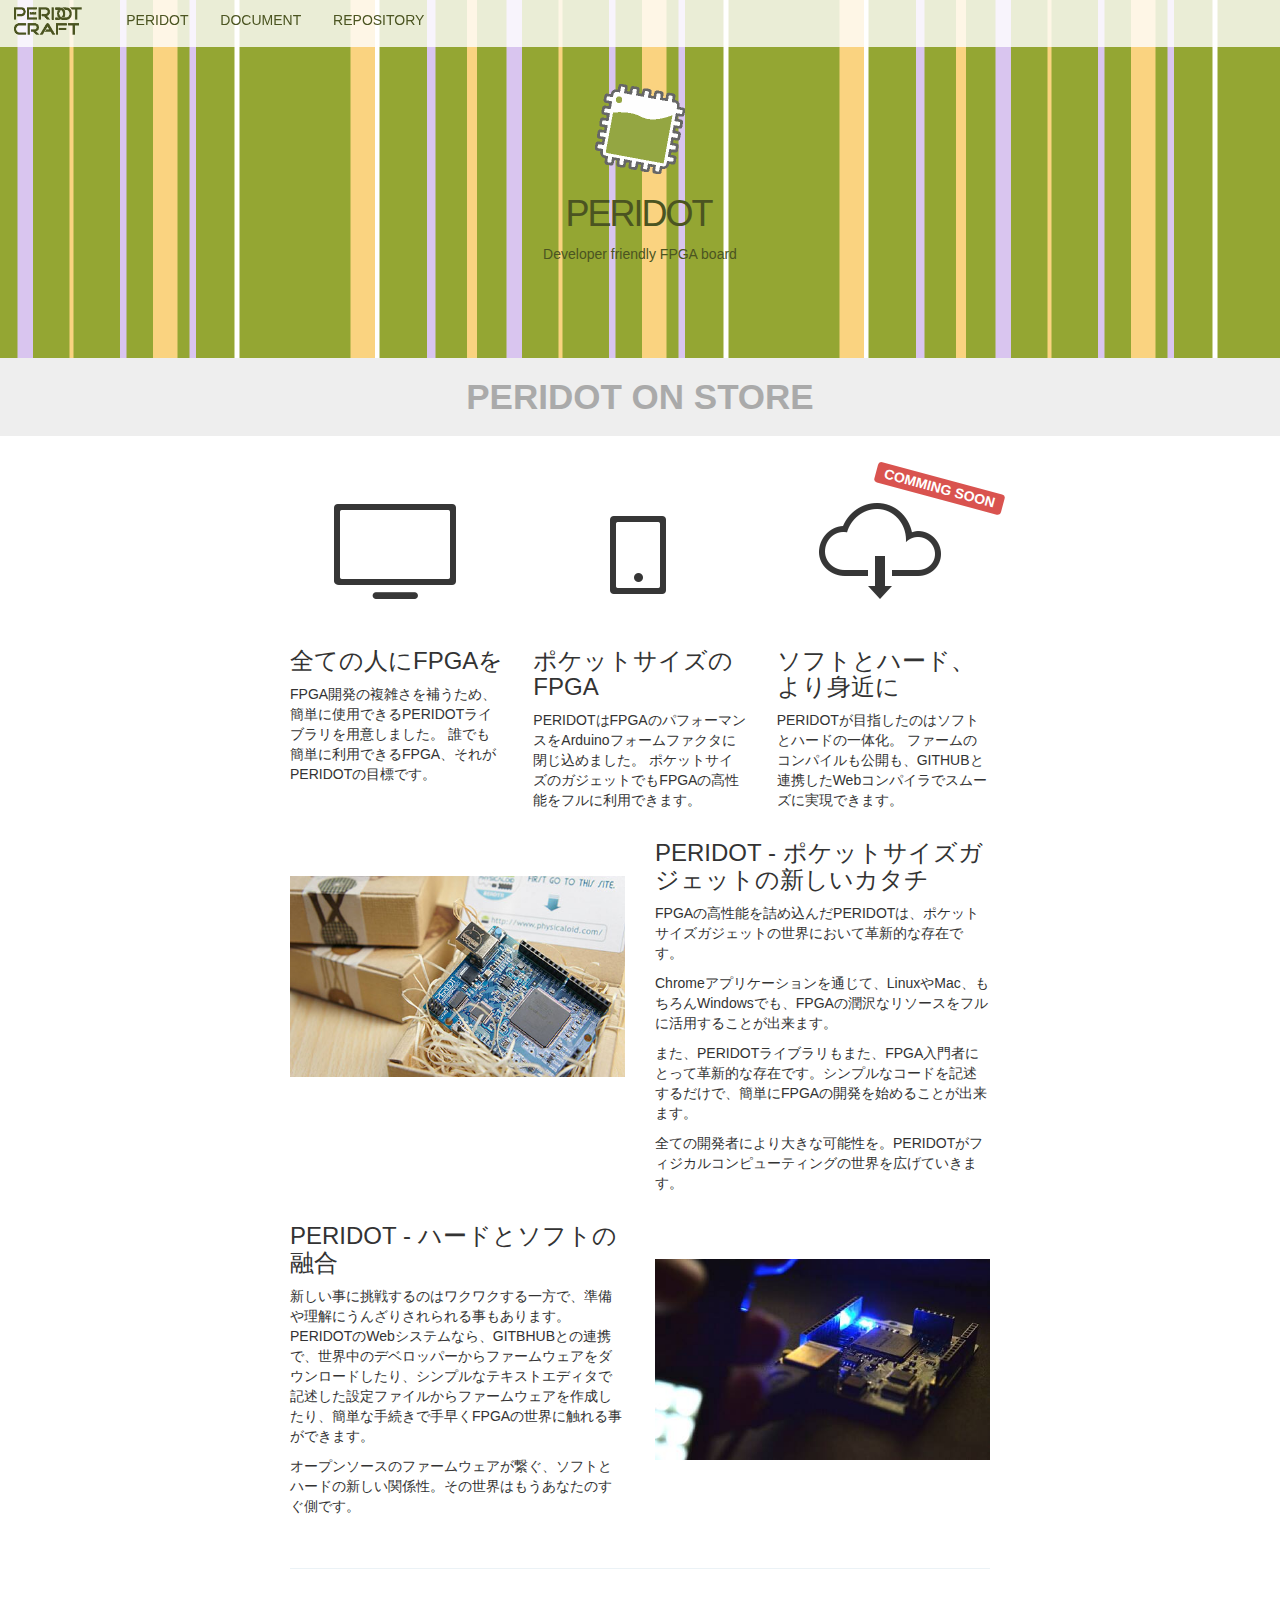
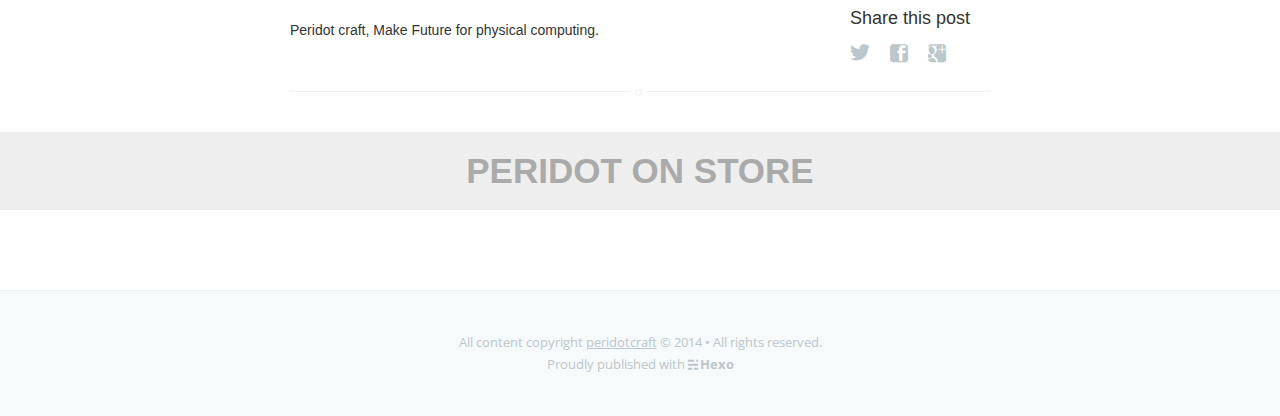
==== commit 6b719c76: "Site updated: 2014-10-16 18:58:15" ====
--- a/index.html
+++ b/index.html
@@ -102,7 +102,8 @@
 						ポケットサイズのガジェットでもFPGAの高性能をフルに利用できます。
 					</p>
                 </div>
-                <div class="col-sm-4">
+                <div class="col-sm-4" style="position: relative">
+                    <span class="label label-danger" style="position: absolute;right:0;font-size:1em;transform: rotate(15deg);">COMMING SOON</span>
                     <img src="/assets/img/peridot/icon-cloud.png" alt="">
                     <h3>ソフトとハード、より身近に</h3>
 					<p>
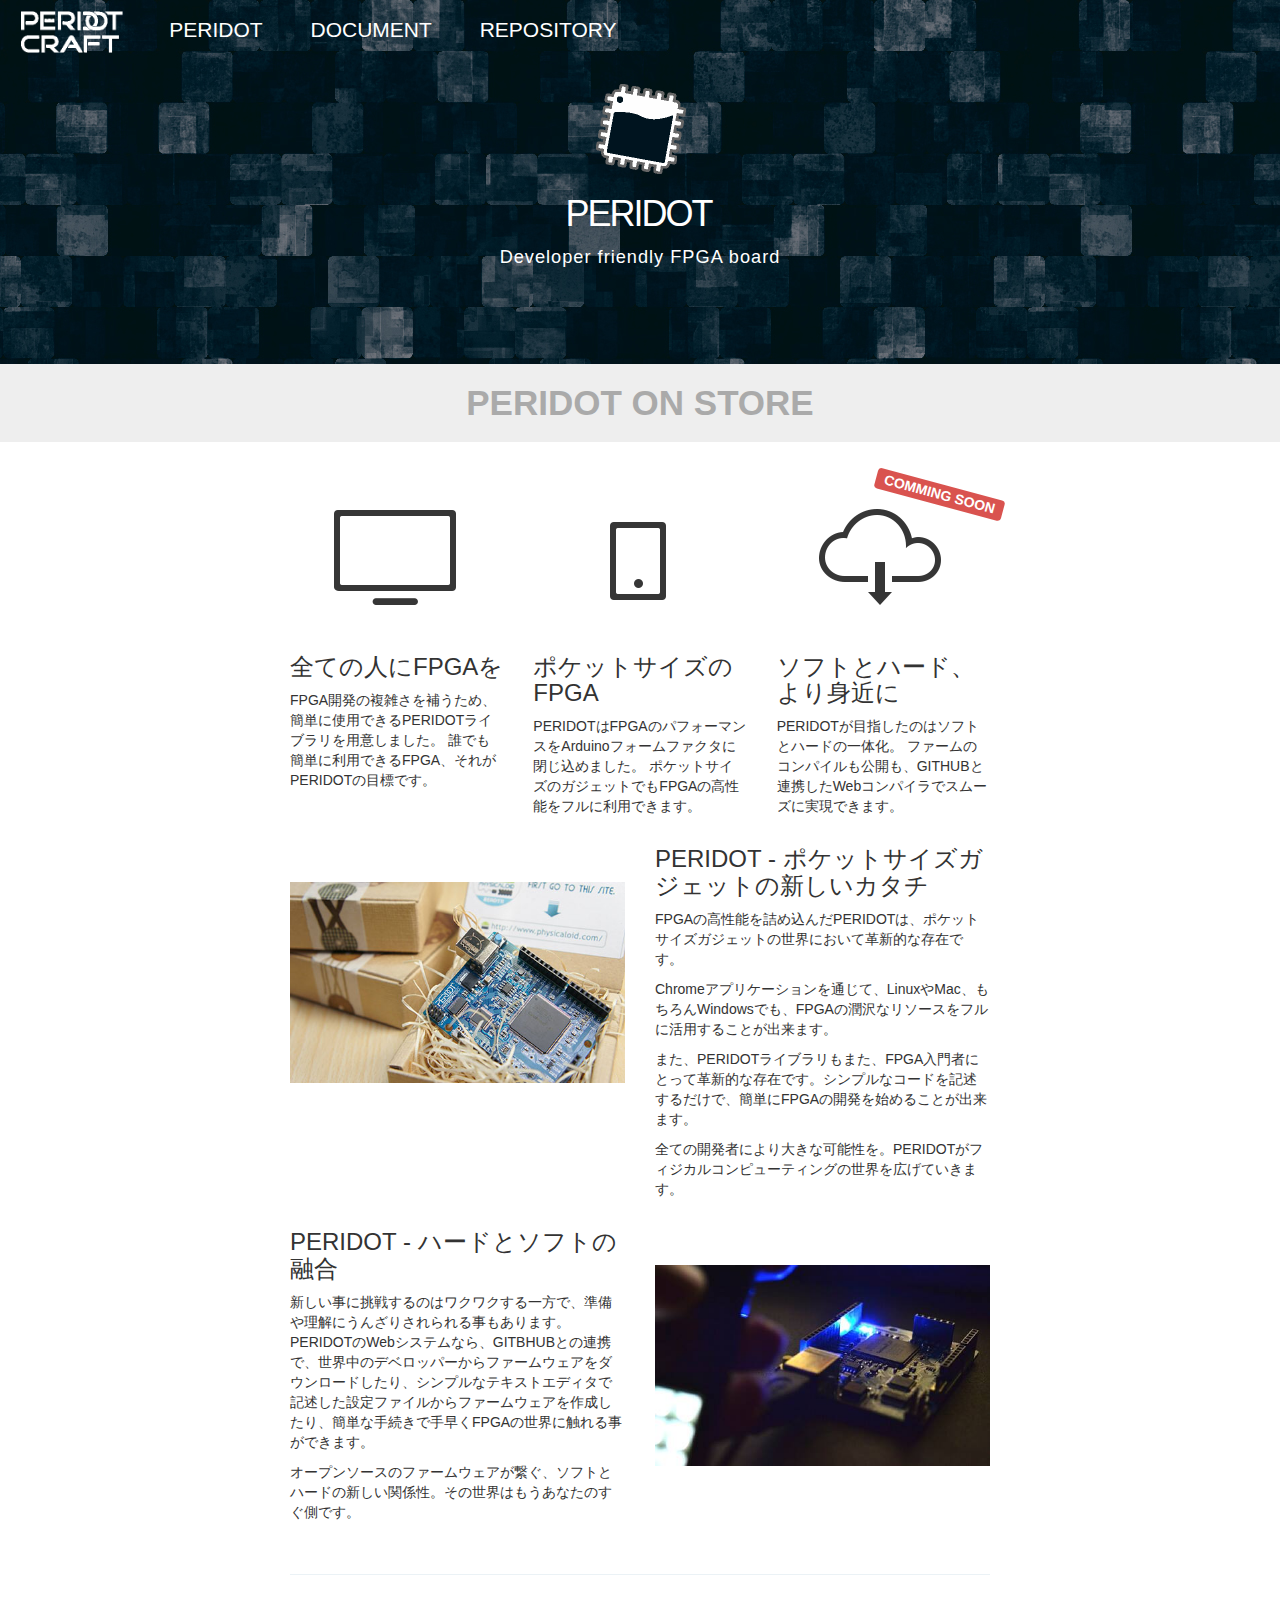
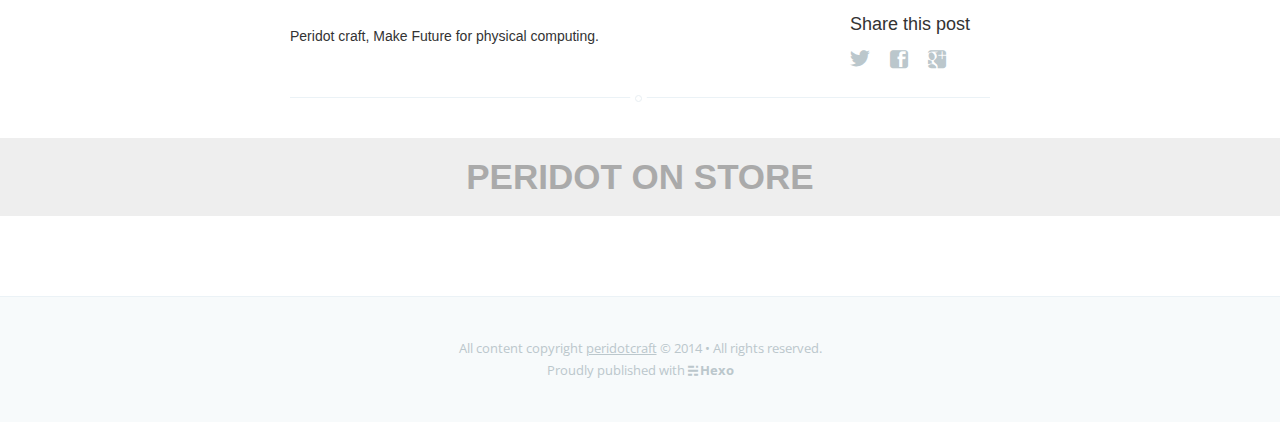
==== commit 76df86d8: "Site updated: 2014-10-23 20:24:44" ====
--- a/index.html
+++ b/index.html
@@ -71,10 +71,10 @@
 </header>
 
 
-  <div id="heroUnit">
+  <div id="heroUnit" style="color:#fff">
     <img src="/assets/img/module.png" alt=""/>
     <h1>PERIDOT</h1>
-    <p>Developer friendly FPGA board</p>
+    <p style="font-size: 1.3em;letter-spacing: 1px">Developer friendly FPGA board</p>
 </div>
 
 <div class="gotoStore">
--- a/assets/css/common.css
+++ b/assets/css/common.css
@@ -2,16 +2,15 @@
 #fixedHeader {
   display: block;
   width: 100%;
-  position: fixed;
+  position: absolute;
   top: 0;
-  color: #4b5421;
+  font-size: 1.5em;
   padding: .5em 1em;
-  background: rgba(255, 255, 255, 0.8);
   z-index: 1000;
 }
 /* line 9, ../_scss/common/_header.scss */
 #fixedHeader a {
-  color: #4b5421;
+  color: #fff;
 }
 /* line 12, ../_scss/common/_header.scss */
 #fixedHeader .brand {
@@ -60,7 +59,7 @@
 
 /* line 1, ../_scss/top/_peridot_release.scss */
 #heroUnit {
-  background-image: url("/assets/img/background.png");
+  background-image: url("/assets/img/top/release/pattern.jpg");
   color: #4b5421;
   padding: 6em;
 }
